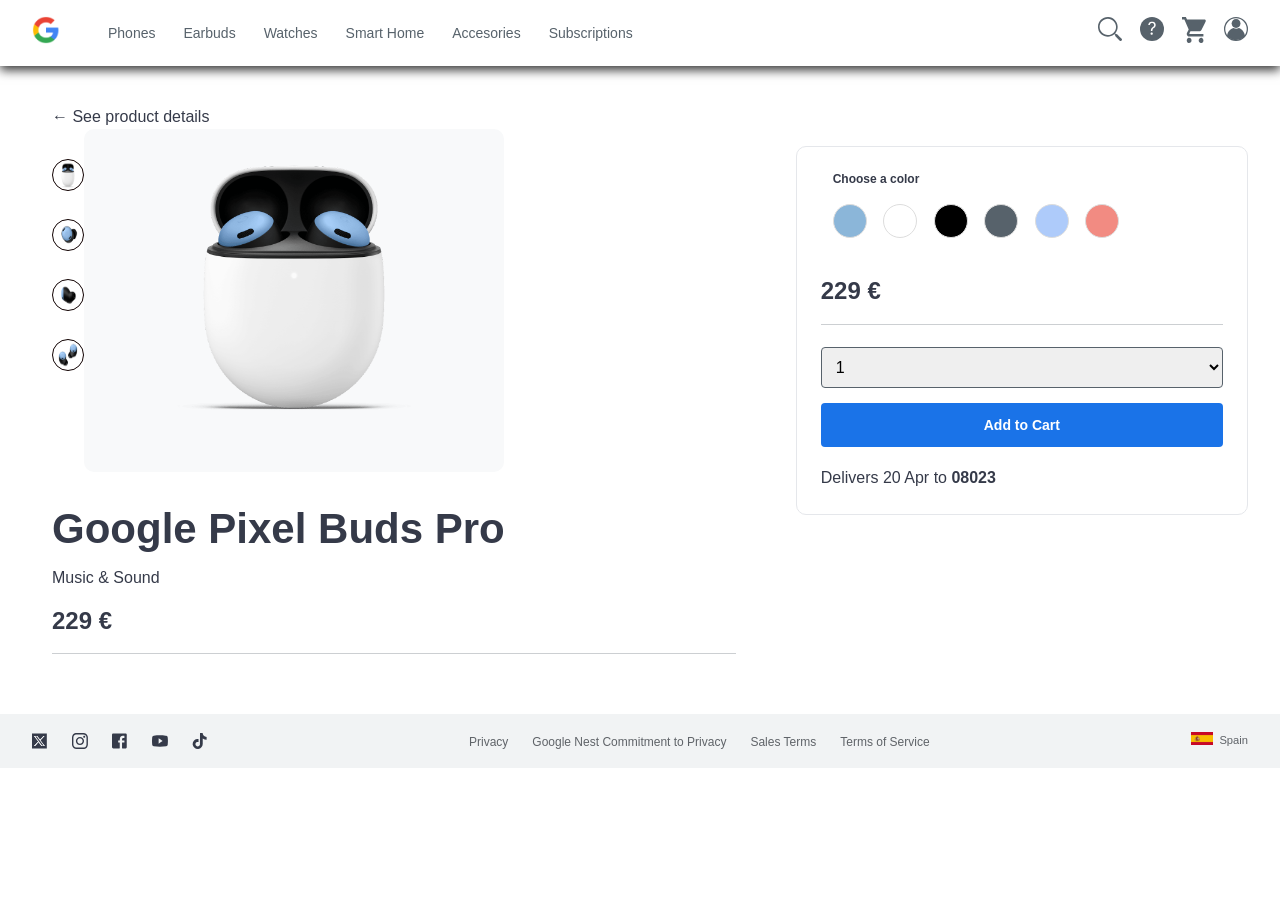
==== index.html @ f4f93af4 "Dinamica de botones" ====
<!doctype html>
<html lang="en">

<head>
  <meta charset="UTF-8" />
  <meta name="viewport" content="width=device-width, initial-scale=1.0" />
  <title>Google Store</title>
  <link rel="stylesheet" href="normalize.css">
  <link rel="stylesheet" href="style.css" />
  <link rel="preconnect" href="https://fonts.googleapis.com">
  <link rel="preconnect" href="https://fonts.gstatic.com" crossorigin>
  <link href="https://fonts.googleapis.com" rel="stylesheet">
  <link rel="stylesheet" href="responsive.css">

</head>

<body>
  <header>
    <nav>
      <div class="google-logo">
        <a><img src="/img/google-logo.png" alt="Logo Google"></a>
      </div>
      <ul class="nav-links">
        <li><a href="#">Phones</a></li>
        <li><a href="#">Earbuds</a></li>
        <li><a href="reloj.html">Watches</a></li>
        <li><a href="#">Smart Home</a></li>
        <li><a href="#">Accesories</a></li>
        <li><a href="#">Subscriptions</a></li>
      </ul>

      <div class="nav-icons">
        <ul>
          <li><a href="#">
              <img src="/img/icons/Search.svg" alt="serch,busqueda">
            </a></li>
          <li><a href="#">
              <img src="/img/icons/Help.svg" alt="Help,Ayuda">
            </a></li>
          <li><a href="#">
              <img src="/img/icons/Cart.svg" alt="Cart,carrito de compra">
            </a></li>
          <li><a href="#">
              <img src="/img/icons/Avatar.svg" alt="User,Usuario"></a></li>
        </ul>
      </div>
      <ul class="menu-mobile">
        <li><img src="/img/icons/menu-icon1.svg" alt="menu"></li>
      </ul>
    </nav>
  </header>

  <main>
    <section>
      <p>← See product details</p>

      <div class="tarjeta-producto">

        <div class="galeria-images">
          <img src="img/earbuds/earbuds_01.png" alt="Auriculares" width="100">
          <img src="img/earbuds/earbuds_02.png" alt="Auriculares" width="100">
          <img src="img/earbuds/earbuds_03.png" alt="Auriculares" width="100">
          <img src="img/earbuds/earbuds_04.png" alt="Auriculares" width="100">
        </div>

        <div class="image-principal">
          <img src="img/earbuds/earbuds_01.png" alt="Auriculares" width="200">
        </div>

      </div>
      <h1>Google Pixel Buds Pro</h1>
      <p>Music & Sound</p>
      <h2>229 €</h2>
      <hr>

    </section>



    <section class="product-card">
      <form>
        <fieldset class="color-selector">
          <legend>Choose a color</legend>
          <label>
            <input type="radio" name="color" value="blue" aria-label="Color azul" />
            <span class="color blue"></span>
          </label>
          <label>
            <input type="radio" name="color" value="white" aria-label="Color blanco" />
            <span class="color white"></span>
          </label>
          <label>
            <input type="radio" name="color" value="black" aria-label="Color negro" />
            <span class="color black"></span>
          </label>
          <label>
            <input type="radio" name="color" value="grey" aria-label="Color gris" />
            <span class="color grey"></span>
          </label>
          <label>
            <input type="radio" name="color" value="green" aria-label="Color verde" />
            <span class="color green"></span>
          </label>
          <label>
            <input type="radio" name="color" value="orange" aria-label="Color naranja" />
            <span class="color orange"></span>
          </label>
        </fieldset>

        <h2>229 €</h2>
        <hr> <br>
        <select name="Cantidad" id="cantidad" aria-label="Seleccionar cantidad">
          <option value="1">1</option>
          <option value="2">2</option>
          <option value="3">3</option>
        </select>

        <button type="submit">Add to Cart</button>
      </form>

      <footer class="delivery">
        <p>
          Delivers <time datetime="2024-04-20"> 20 Apr </time> to
          <strong>08023</strong>
        </p>
      </footer>
    </section>
  </main>
  <footer class="site-footer">

    <div class="site-redes-sociales">
      <ul class="lista-redes-sociales">
        <li>
          <a href="#" aria-label="X">
            <img src="img/icons/SM-x.svg" alt="X" class="icon">
          </a>
        </li>
        <li>
          <a href="#" aria-label="Instagram">
            <img src="img/icons/SM-instagram.svg" alt="Instagram" class="icon">
          </a>
        </li>
        <li>
          <a href="#" aria-label="Facebook">
            <img src="img/icons/SM-facebook.svg" alt="Facebook" class="icon">
          </a>
        </li>
        <li>
          <a href="#" aria-label="YouTube">
            <img src="img/icons/SM-youtube.svg" alt="YouTube" class="icon">
          </a>
        </li>
        <li>
          <a href="#" aria-label="TikTok">
            <img src="img/icons/SM-tiktok.svg" alt="TikTok" class="icon">
          </a>
        </li>
      </ul>
    </div>

    <nav class="site-footer-politicas" aria-label="Políticas del sitio">
      <ul class="lista-politicas">
        <li><a href="#">Privacy</a></li>
        <li><a href="#">Google Nest Commitment to Privacy</a></li>
        <li><a href="#">Sales Terms</a></li>
        <li><a href="#">Terms of Service</a></li>
      </ul>
    </nav>

    <div class="site-pais">
      <a href="#" aria-label="País seleccionado: España">
        <img src="img/icons/Spain.svg" alt="Bandera de España" class="icon-bandera">
      </a>
      <span>Spain</span>
    </div>

  </footer>
  <script src="dinamic.js"></script>
</body>

</html>
---- style.css ----
/* ============================================================
   1. BASE - TODO EL EQUIPO
   ============================================================ */
:root {
    --white: #FFFFFF;
    --light-grey: #F8F9FA;
    --medium-grey: #57626B;
    --dark-grey: #353A49;
    --google-blue: #1A73E8;
    --font-main: 'Inter', sans-serif;
}

* {
    margin: 0;
    padding: 0;
    box-sizing: border-box;
}

body {
    font-family: var(--font-main);
    background-color: var(--white);
    color: var(--dark-grey);
    line-height: 1.4;
}

section {
    padding-top: none;
    padding-bottom: none;
    padding-left: 20px;
    padding-right: 20px;
}


/* ============================================================
   2. NAVEGACIÓN - DORIS GUERRA
   ============================================================ */
header nav {
    display: flex;
    justify-content: space-between;
    align-items: center;
    padding: 12px 20px;
    background-color: var(--white);
    box-shadow: 0px 4px 10px rgba(0, 0, 0, 0.8);

}

.google-logo img {
    height: 24px;
}

.nav-icons ul {
    display: flex;
    list-style: none; /* Limpieza de puntos */
    gap: 15px;
}

.nav-icons img {
    width: 20px;
}

/* Estado inicial: ocultamos links y mostramos hamburguesa */
.nav-links {
    display: none;
}

.menu-mobile {
    display: block; 
    list-style: none;
}

/* ============================================================
   3. CUERPO Y PRODUCTO - DHANA CORREDOR / IRINA DIAZ
   ============================================================ */
.tarjeta-producto {
    text-align: left;
}

.tarjeta-producto p:first-of-type {
    font-size: 12px;
    color: var(--medium-grey);
    margin-bottom: 20px;
}

.tarjeta-producto img {
    display: block;
    margin: 0 auto 20px;
    max-width: 100%;
}

/*Cambios Irina para columna de escritorio*/   
.tarjeta-producto {
    text-align: left;
    display: flex;
}

.image-principal{
    background-color: #F8F9FA;
    display: flex;
    justify-content: center;
    align-items: center;
    border-radius: 10px;
}
.image-principal img {
    width: 420px;
    height: auto;
}
.galeria-images {
    display: none;
    padding-top: 30px;
  }
.galeria-images img {
    width: 2rem;
    height: 2rem;
    border-radius:50%;
    border:0.5px solid #100101;
}
/*fin Irina*/


h1 {
    font-size: 35px;
    font-weight: 700;
    margin-bottom: 8px;
}

.tarjeta-producto p:last-of-type {
    font-size: 12px;
    color: var(--medium-grey);
}

h2 {
    font-size: 20px;
    font-weight: 700;
    margin: 15px 0;
}

hr {
    border: none;
    border-top: 1px solid var(--medium-grey);
    opacity: 0.3;
}

/* Selectores de Color e Interacción */
.color-selector {
    border: none;
    margin: 20px 0;
}

.color-selector legend {
    font-size: 12px;
    font-weight: 700;
    margin-bottom: 10px;
}

.color {
    display: inline-block;
    width: 30px;
    height: 30px;
    border-radius: 50%;
    border: 1px solid #ddd;
    margin-right: 8px;
    cursor: pointer;
    transition: transform 0.2s ease;
}

.color:hover {
    transform: scale(1.1);
}

/* Colores específicos */
.blue { background-color: #8bb6d9; }
.white { background-color: #ffffff; }
.black { background-color: #000000; }
.grey { background-color: #57626B; }
.green { background-color: #AECBFA; }
.orange { background-color: #F28B82; }
.pink { background-color: #F8BBD0; }
.yellow { background-color: #FFF475; }

input[type="radio"] {
    display: none;
}

/* Feedback visual al seleccionar color */
input[type="radio"]:checked + .color {
    outline: 2px solid var(--google-blue);
    outline-offset: 2px;
}

#cantidad {
    display: block;
    width: 100%;
    padding: 10px;
    border: 1px solid var(--medium-grey);
    border-radius: 4px;
    margin-bottom: 15px;
}

button[type="submit"] {
    background-color: var(--google-blue);
    color: var(--white);
    width: 100%;
    padding: 15px;
    border: none;
    border-radius: 4px;
    font-weight: 700;
    font-size: 14px;
    cursor: pointer;
}

/* ============================================================
   4. FOOTER MOBILE
   ============================================================ */
.site-footer {
    background-color: #f1f3f4;
    padding: 1rem 1.25rem 0.75rem;
    text-align: center;
}

.site-redes-sociales {
    margin-bottom: 0.35rem;
}

.lista-redes-sociales, 
.lista-politicas {
    display: flex;
    justify-content: center;
    align-items: center;
    list-style: none; /* Quitamos los puntos de lista */
    margin: 0;
    padding: 0;
}

.lista-redes-sociales {
    gap: 0.75rem;
}

.lista-politicas {
    flex-direction: column; /* Apilados en móvil */
    gap: 0.5rem;
    margin-bottom: 0.5rem;
}

.lista-redes-sociales a,
.lista-politicas a {
    text-decoration: none;
    color: #5f6368;
    font-size: 0.7rem;
}

.icon {
    width: 1rem;
    height: 1rem;
    display: block;
}

.site-pais {
    display: flex;
    justify-content: center;
    align-items: center;
    gap: 0.4rem;
    font-size: 0.7rem;
    color: #5f6368;
    margin-top: 10px;
}

.icon-bandera {
    width: 1.4rem;
    height: auto;
}
---- responsive.css ----
/* ============================================================
   TABLET
   ============================================================ */
@media (min-width: 768px) {

  /* HEADER */
  header nav {
    padding: 14px 24px;
    gap: 20px;
  }


  .nav-links {
    display: flex;
    list-style: none;
    gap: 20px;
    align-items: center;
    margin-left: 20px;
    flex: 1;
  }

  .nav-links a {
    text-decoration: none;
    color: var(--medium-grey);
    font-size: 14px;
    font-weight: 500;
  }

  .nav-links a:hover {
    color: var(--google-blue);
  }

  .nav-icons ul {
    gap: 18px;
  }

  .nav-icons img {
    width: 22px;
  }

  .menu-mobile {
    display: none;
  }

  /* MAIN */
  main {
    padding: 30px 24px 40px;
  }


  .tarjeta-producto {
    max-width: 900px;
    margin: 0 auto;
    padding: 0;
  }

  .tarjeta-producto img {
    max-width: 420px;
    margin: 0 auto 28px;
  }

  .tarjeta-producto p:first-of-type {
    margin-bottom: 24px;
  }

  .tarjeta-producto p:last-of-type {
    font-size: 14px;
  }

  .product-card {
    max-width: 900px;
    margin: 30px auto 0;
    padding: 24px;
    border: 1px solid #e5e7eb;
    border-radius: 10px;
    background-color: var(--white);
  }

  .product-card form {
    display: flex;
    flex-wrap: wrap;
    align-items: center;
    gap: 16px;
  }

  .color-selector {
    width: 100%;
    margin: 0 0 12px;
  }

  .color-selector label {
    display: inline-block;
    margin-right: 4px;
  }

  .color {
    width: 34px;
    height: 34px;
  }

  .product-card h2 {
    width: 100%;
    margin: 0;
  }

  #cantidad {
    width: 90px;
    margin-bottom: 0;
  }

  button[type="submit"] {
    width: auto;
    min-width: 180px;
    padding: 14px 28px;
  }

  .delivery {
    margin-top: 18px;
  }

  /* FOOTER */
  .site-footer {
    display: flex;
    justify-content: space-between;
    align-items: center;
    gap: 24px;
    text-align: left;
    padding: 1rem 1.5rem;
  }

  .site-redes-sociales {
    margin-bottom: 0;
  }

  .lista-redes-sociales {
    justify-content: flex-start;
  }

  .site-footer-politicas {
    flex: 1;
  }

  .lista-politicas {
    flex-direction: row;
    justify-content: center;
    flex-wrap: wrap;
    gap: 1rem;
    margin-bottom: 0;
  }

  .site-pais {
    margin-top: 0;
    white-space: nowrap;
  }
    .icon {
    width: 1rem;
    height: 1rem;
  }
}

/* ============================================================
   DESKTOP
   ============================================================ */
@media (min-width: 1024px) {

  /* HEADER */
  header nav {
    padding: 16px 32px;
  }

  .google-logo img {
    height: 28px;
  }

  .nav-links {
    gap: 28px;
    margin-left: 28px;
  }

  .nav-links a {
    font-size: 14px;
  }

  .nav-icons img {
    width: 24px;
  }

  /* MAIN */
  main {
    max-width: 1280px;
    margin: 0 auto;
    padding: 40px 32px 60px;
    display: grid;
    grid-template-columns: 1.6fr 1fr;
    gap: 40px;
    align-items: start;
  }

  main section:first-of-type {
    grid-column: 1;
  }

  .galeria-images {
    display: inline-block;
  }

  .galleria-imagenes img {
    width: 70rem;
    height: 70rem;
    border-radius:50%;
    border:2px solid #100101;
}
  .product-card {
    grid-column: 2;
    margin: 40px 0 0;
    position: sticky;
    top: 30px;
  }

  .tarjeta-producto {
    max-width: 100%;
  }

  .tarjeta-producto img {
    max-width: 520px;
  }

  h1 {
    font-size: 42px;
    max-width: 520px;
  }

  .tarjeta-producto p:last-of-type {
    font-size: 16px;
  }

  h2 {
    font-size: 24px;
  }

  .product-card form {
    display: block;
  }

  .color-selector {
    margin-bottom: 20px;
  }

  .product-card h2 {
    margin: 10px 0 16px;
  }

  #cantidad {
    width: 100%;
    margin-bottom: 15px;
  }

  button[type="submit"] {
    width: 100%;
  }

  .delivery {
    margin-top: 20px;
  }

  /* FOOTER */
  .site-footer {
    padding: 1rem 2rem;
  }

  .lista-redes-sociales {
    gap: 1.5rem;
  }

  .lista-politicas {
    gap: 1.5rem;
  }

  .lista-politicas a {
    font-size: 0.75rem;
  }

  .icon {
    width: 1rem;
    height: 1rem;
  }

}
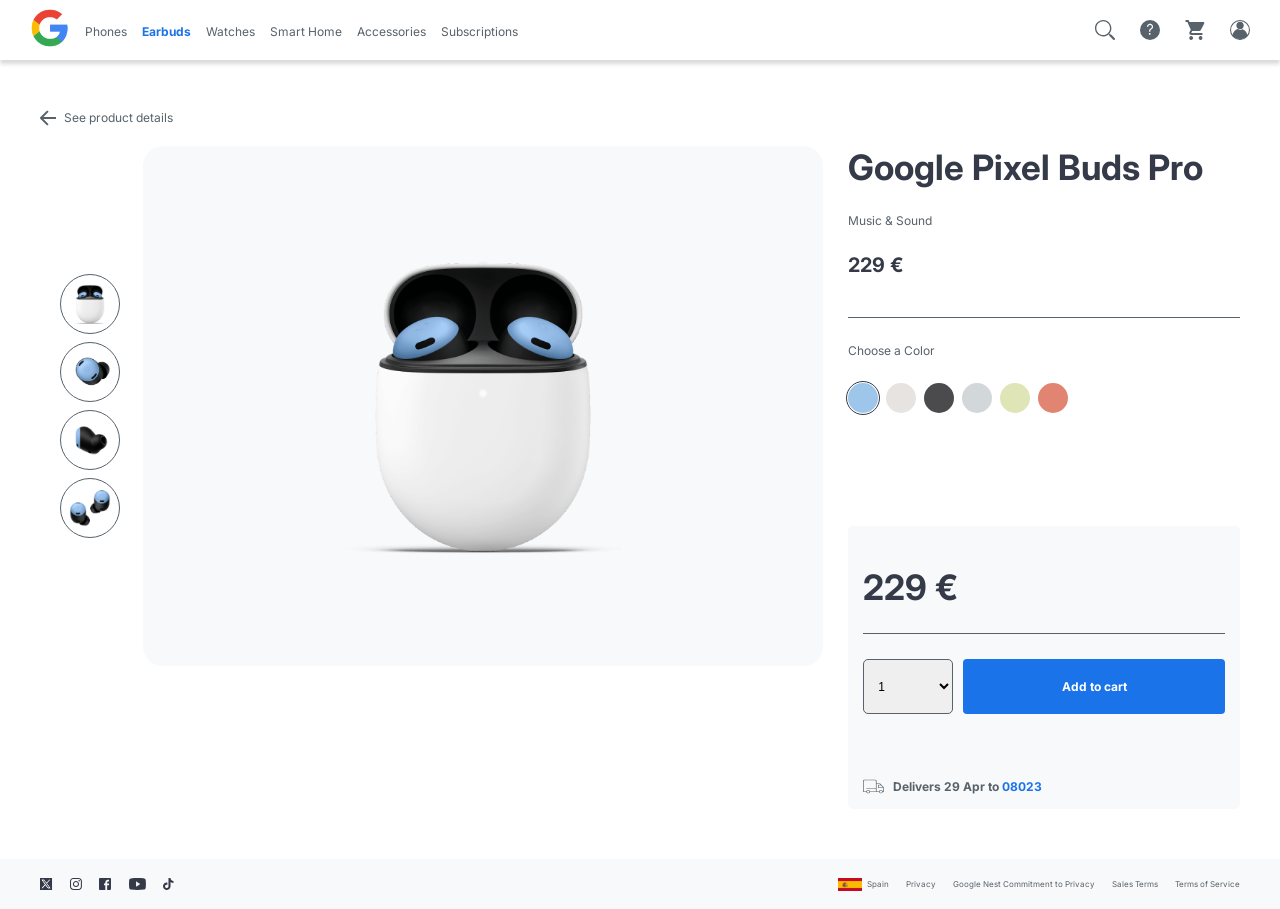
==== commit d542d8e1: "Estructura de carpetas organizada y JS actualizado" ====
--- a/index.html
+++ b/index.html
@@ -1,181 +1,211 @@
 <!doctype html>
 <html lang="en">
-
-<head>
-  <meta charset="UTF-8" />
-  <meta name="viewport" content="width=device-width, initial-scale=1.0" />
-  <title>Google Store</title>
-  <link rel="stylesheet" href="normalize.css">
-  <link rel="stylesheet" href="style.css" />
-  <link rel="preconnect" href="https://fonts.googleapis.com">
-  <link rel="preconnect" href="https://fonts.gstatic.com" crossorigin>
-  <link href="https://fonts.googleapis.com" rel="stylesheet">
-  <link rel="stylesheet" href="responsive.css">
-
-</head>
-
-<body>
-  <header>
-    <nav>
-      <div class="google-logo">
-        <a><img src="/img/google-logo.png" alt="Logo Google"></a>
-      </div>
-      <ul class="nav-links">
-        <li><a href="#">Phones</a></li>
-        <li><a href="#">Earbuds</a></li>
-        <li><a href="reloj.html">Watches</a></li>
-        <li><a href="#">Smart Home</a></li>
-        <li><a href="#">Accesories</a></li>
-        <li><a href="#">Subscriptions</a></li>
-      </ul>
-
-      <div class="nav-icons">
-        <ul>
-          <li><a href="#">
-              <img src="/img/icons/Search.svg" alt="serch,busqueda">
-            </a></li>
-          <li><a href="#">
-              <img src="/img/icons/Help.svg" alt="Help,Ayuda">
-            </a></li>
-          <li><a href="#">
-              <img src="/img/icons/Cart.svg" alt="Cart,carrito de compra">
-            </a></li>
-          <li><a href="#">
-              <img src="/img/icons/Avatar.svg" alt="User,Usuario"></a></li>
+  <head>
+    <meta charset="UTF-8" />
+    <meta name="viewport" content="width=device-width, initial-scale=1.0" />
+    <meta
+      name="description"
+      content="Google Pixel Buds Pro — premium wireless earbuds with Active Noise Cancellation. Available in 6 colors. Shop on the Google Store."
+    />
+    <title>Google Store</title>
+    <link rel="icon" type="image/png" href="./img/google-logo.png" />
+    <link rel="stylesheet" href="./styles/style.css" />
+    <link rel="preconnect" href="https://fonts.googleapis.com" />
+    <link rel="preconnect" href="https://fonts.gstatic.com" crossorigin />
+    <link
+      href="https://fonts.googleapis.com/css2?family=Inter:wght@400;700&display=swap"
+      rel="stylesheet"
+    />
+  </head>
+
+  <body>
+    <!-- ===================== NAVIGATION ===================== -->
+    <nav aria-label="Main navigation">
+      <div class="links_contain">
+        <a href="./pages/watches.html"
+          ><img src="./img/google-logo.png" alt="logo"
+        /></a>
+
+        <ul class="links">
+          <li><a href="#">Phones</a></li>
+          <li>
+            <a href="./pages/earbuds.html" aria-current="page">Earbuds</a>
+          </li>
+          <li><a href="./pages/watches.html">Watches</a></li>
+          <li><a href="#">Smart Home</a></li>
+          <li><a href="#">Accessories</a></li>
+          <li><a href="#">Subscriptions</a></li>
         </ul>
       </div>
-      <ul class="menu-mobile">
-        <li><img src="/img/icons/menu-icon1.svg" alt="menu"></li>
+
+      <ul class="icons">
+        <li>
+          <a href="#"><img src="./img/icons/Search.svg" alt="Search" /></a>
+        </li>
+        <li>
+          <a href="#"><img src="./img/icons/Help.svg" alt="Help" /></a>
+        </li>
+        <li>
+          <a href="#"><img src="./img/icons/Cart.svg" alt="Cart" /></a>
+        </li>
+        <li>
+          <a href="#"
+            ><img src="./img/icons/Avatar.svg" alt="User account"
+          /></a>
+        </li>
+        <li class="menu">
+          <a href="#"
+            ><img src="./img/icons/icons-menu.svg" alt="Open menu"
+          /></a>
+        </li>
       </ul>
     </nav>
-  </header>
-
-  <main>
-    <section>
-      <p>← See product details</p>
-
-      <div class="tarjeta-producto">
-
-        <div class="galeria-images">
-          <img src="img/earbuds/earbuds_01.png" alt="Auriculares" width="100">
-          <img src="img/earbuds/earbuds_02.png" alt="Auriculares" width="100">
-          <img src="img/earbuds/earbuds_03.png" alt="Auriculares" width="100">
-          <img src="img/earbuds/earbuds_04.png" alt="Auriculares" width="100">
-        </div>
-
-        <div class="image-principal">
-          <img src="img/earbuds/earbuds_01.png" alt="Auriculares" width="200">
-        </div>
-
+
+    <!-- ===================== MAIN CONTENT ===================== -->
+    <main>
+      <a href="#" class="btn_back">
+        <img src="./img/icons/Arrow.svg" alt="arrow" />
+        See product details
+      </a>
+
+      <section>
+        <div>
+          <figure>
+            <div class="thumbnails">
+              <div>
+                <img
+                  src="./img/earbuds/earbuds_01.png"
+                  alt="Google Pixel Buds Pro - vista frontal con estuche abierto"
+                />
+              </div>
+              <div>
+                <img
+                  src="./img/earbuds/earbuds_02.png"
+                  alt="Google Pixel Buds Pro - vista lateral"
+                />
+              </div>
+              <div>
+                <img
+                  src="./img/earbuds/earbuds_03.png"
+                  alt="Google Pixel Buds Pro - auricular derecho"
+                />
+              </div>
+              <div>
+                <img
+                  src="./img/earbuds/earbuds_04.png"
+                  alt="Google Pixel Buds Pro - estuche cerrado"
+                />
+              </div>
+            </div>
+
+            <div class="image">
+              <img
+                src="./img/earbuds/earbuds_01.png"
+                alt="Google Pixel Buds Pro - vista frontal con estuche abierto"
+              />
+            </div>
+          </figure>
+        </div>
+
+        <div class="info_product">
+          <div class="description">
+            <h1>Google Pixel Buds Pro</h1>
+            <p>Music & Sound</p>
+            <p class="price_summary">229 €</p>
+            <hr />
+            <p id="color-label">Choose a Color</p>
+          </div>
+
+          <div class="purchase">
+            <fieldset class="colors" aria-labelledby="color-label">
+              <input type="radio" name="color" id="color-blue" checked />
+              <label for="color-blue" class="color-swatch swatch-blue"></label>
+
+              <input type="radio" name="color" id="color-gray-light" />
+              <label
+                for="color-gray-light"
+                class="color-swatch swatch-gray-light"
+              ></label>
+
+              <input type="radio" name="color" id="color-dark" />
+              <label for="color-dark" class="color-swatch swatch-dark"></label>
+
+              <input type="radio" name="color" id="color-gray" />
+              <label for="color-gray" class="color-swatch swatch-gray"></label>
+
+              <input type="radio" name="color" id="color-green" />
+              <label
+                for="color-green"
+                class="color-swatch swatch-green"
+              ></label>
+
+              <input type="radio" name="color" id="color-red" />
+              <label for="color-red" class="color-swatch swatch-red"></label>
+            </fieldset>
+
+            <div class="purchase_details">
+              <p class="price_purchase">229 €</p>
+              <hr />
+              <div class="select_quantity">
+                <label for="quantity" class="sr-only">Quantity</label>
+                <select name="quantity" id="quantity">
+                  <option value="1">1</option>
+                  <option value="2">2</option>
+                  <option value="3">3</option>
+                  <option value="4">4</option>
+                  <option value="5">5</option>
+                </select>
+                <button>Add to cart</button>
+              </div>
+
+              <div class="delivery">
+                <img src="./img/icons/Delivery.svg" alt="Free delivery" />
+                <p>Delivers 29 Apr to <span>08023</span></p>
+              </div>
+            </div>
+          </div>
+        </div>
+      </section>
+    </main>
+
+    <!-- ===================== FOOTER ===================== -->
+    <footer>
+      <div>
+        <div class="social-icons">
+          <a href="#"
+            ><img src="./img/icons/SM-x.svg" alt="X" loading="lazy"
+          /></a>
+          <a href="#"
+            ><img
+              src="./img/icons/SM-instagram.svg"
+              alt="Instagram"
+              loading="lazy"
+          /></a>
+          <a href="#"
+            ><img
+              src="./img/icons/SM-facebook.svg"
+              alt="Facebook"
+              loading="lazy"
+          /></a>
+          <a href="#"
+            ><img src="./img/icons/SM-youtube.svg" alt="YouTube" loading="lazy"
+          /></a>
+          <a href="#"
+            ><img src="./img/icons/SM-tiktok.svg" alt="TikTok" loading="lazy"
+          /></a>
+        </div>
+
+        <div class="footer-links">
+          <a href="#">Privacy</a>
+          <a href="#">Google Nest Commitment to Privacy</a>
+          <a href="#">Sales Terms</a>
+          <a href="#">Terms of Service</a>
+          <div class="country">
+            <img src="./img/icons/Spain.svg" alt="Spain" /> Spain
+          </div>
+        </div>
       </div>
-      <h1>Google Pixel Buds Pro</h1>
-      <p>Music & Sound</p>
-      <h2>229 €</h2>
-      <hr>
-
-    </section>
-
-
-
-    <section class="product-card">
-      <form>
-        <fieldset class="color-selector">
-          <legend>Choose a color</legend>
-          <label>
-            <input type="radio" name="color" value="blue" aria-label="Color azul" />
-            <span class="color blue"></span>
-          </label>
-          <label>
-            <input type="radio" name="color" value="white" aria-label="Color blanco" />
-            <span class="color white"></span>
-          </label>
-          <label>
-            <input type="radio" name="color" value="black" aria-label="Color negro" />
-            <span class="color black"></span>
-          </label>
-          <label>
-            <input type="radio" name="color" value="grey" aria-label="Color gris" />
-            <span class="color grey"></span>
-          </label>
-          <label>
-            <input type="radio" name="color" value="green" aria-label="Color verde" />
-            <span class="color green"></span>
-          </label>
-          <label>
-            <input type="radio" name="color" value="orange" aria-label="Color naranja" />
-            <span class="color orange"></span>
-          </label>
-        </fieldset>
-
-        <h2>229 €</h2>
-        <hr> <br>
-        <select name="Cantidad" id="cantidad" aria-label="Seleccionar cantidad">
-          <option value="1">1</option>
-          <option value="2">2</option>
-          <option value="3">3</option>
-        </select>
-
-        <button type="submit">Add to Cart</button>
-      </form>
-
-      <footer class="delivery">
-        <p>
-          Delivers <time datetime="2024-04-20"> 20 Apr </time> to
-          <strong>08023</strong>
-        </p>
-      </footer>
-    </section>
-  </main>
-  <footer class="site-footer">
-
-    <div class="site-redes-sociales">
-      <ul class="lista-redes-sociales">
-        <li>
-          <a href="#" aria-label="X">
-            <img src="img/icons/SM-x.svg" alt="X" class="icon">
-          </a>
-        </li>
-        <li>
-          <a href="#" aria-label="Instagram">
-            <img src="img/icons/SM-instagram.svg" alt="Instagram" class="icon">
-          </a>
-        </li>
-        <li>
-          <a href="#" aria-label="Facebook">
-            <img src="img/icons/SM-facebook.svg" alt="Facebook" class="icon">
-          </a>
-        </li>
-        <li>
-          <a href="#" aria-label="YouTube">
-            <img src="img/icons/SM-youtube.svg" alt="YouTube" class="icon">
-          </a>
-        </li>
-        <li>
-          <a href="#" aria-label="TikTok">
-            <img src="img/icons/SM-tiktok.svg" alt="TikTok" class="icon">
-          </a>
-        </li>
-      </ul>
-    </div>
-
-    <nav class="site-footer-politicas" aria-label="Políticas del sitio">
-      <ul class="lista-politicas">
-        <li><a href="#">Privacy</a></li>
-        <li><a href="#">Google Nest Commitment to Privacy</a></li>
-        <li><a href="#">Sales Terms</a></li>
-        <li><a href="#">Terms of Service</a></li>
-      </ul>
-    </nav>
-
-    <div class="site-pais">
-      <a href="#" aria-label="País seleccionado: España">
-        <img src="img/icons/Spain.svg" alt="Bandera de España" class="icon-bandera">
-      </a>
-      <span>Spain</span>
-    </div>
-
-  </footer>
-  <script src="dinamic.js"></script>
-</body>
-
-</html>+    </footer>
+    <script src="./scripts/dynamic.js"></script>
+  </body>
+</html>
--- a/styles/style.css
+++ b/styles/style.css
@@ -0,0 +1,511 @@
+/* === ACCESSIBILITY UTILITIES === */
+.sr-only {
+  position: absolute;
+  width: 1px;
+  height: 1px;
+  padding: 0;
+  margin: -1px;
+  overflow: hidden;
+  clip: rect(0, 0, 0, 0);
+  white-space: nowrap;
+  border: 0;
+}
+
+/* === RESET === */
+* {
+  margin: 0;
+  padding: 0;
+  box-sizing: border-box;
+}
+
+/* === CUSTOM PROPERTIES === */
+:root {
+  /* Colors */
+  --white: #ffffff;
+  --gray-light: #f8f9fa;
+  --gray: #57626b;
+  --gray-dark: #353a49;
+  --blue: #1a73e8;
+
+  /* Typography */
+  --font-primary: "Inter", sans-serif;
+
+  --title-size: 35px;
+  --title-color: var(--gray-dark);
+
+  --subtitle-size: 20px;
+
+  --text-size: 12px;
+  --text-weight: normal;
+  --text-color: var(--gray);
+
+  --weight-bold: bold;
+
+  --text-footer-size: 8px;
+}
+
+/* === BASE STYLES === */
+body {
+  font-family: var(--font-primary);
+  display: flex;
+  flex-direction: column;
+  min-height: 100vh;
+}
+
+h1 {
+  font-size: var(--title-size);
+  font-weight: var(--weight-bold);
+  color: var(--title-color);
+}
+
+p {
+  font-size: var(--text-size);
+  color: var(--text-color);
+}
+
+button {
+  all: unset;
+  cursor: pointer;
+}
+
+/* === NAVIGATION === */
+nav {
+  display: flex;
+  justify-content: space-between;
+  padding: 10px 30px;
+  align-items: center;
+  height: 60px;
+  box-shadow: 0px 4px 4px 0px rgba(0, 0, 0, 0.15);
+}
+
+.links_contain {
+  display: flex;
+  gap: 15px;
+  align-items: center;
+}
+
+.links_contain img {
+  width: 40px;
+  height: 40px;
+}
+
+.links {
+  display: none;
+}
+
+.links a {
+  text-decoration: none;
+  color: var(--text-color);
+  font-size: var(--text-size);
+  transition: color 0.2s ease;
+}
+
+.links a:hover {
+  color: var(--blue);
+  font-weight: var(--weight-bold);
+}
+
+.links a[aria-current="page"],
+.links a[aria-current="page"]:hover {
+  color: var(--blue);
+  font-weight: var(--weight-bold);
+  cursor: default;
+}
+
+.icons {
+  display: flex;
+  gap: 25px;
+  list-style: none;
+  height: 20px;
+}
+
+.icons img {
+  width: 20px;
+  height: 20px;
+  transition: transform 0.2s ease;
+}
+
+.icons img:hover {
+  transform: scale(1.2);
+}
+
+.menu img {
+  filter: invert(29%) sepia(98%) saturate(1352%) hue-rotate(204deg)
+    brightness(98%) contrast(95%);
+}
+
+/* === MAIN CONTENT === */
+main {
+  flex: 1;
+  padding: 20px;
+  display: flex;
+  flex-direction: column;
+  gap: 20px;
+  align-items: flex-start;
+}
+
+main > a {
+  display: flex;
+  gap: 8px;
+  text-decoration: none;
+  color: var(--text-color);
+  font-size: var(--text-size);
+  font-weight: var(--text-weight);
+}
+
+section {
+  display: flex;
+  flex-direction: column;
+  gap: 25px;
+  width: 100%;
+}
+
+figure {
+  width: 100%;
+}
+
+.thumbnails {
+  display: none;
+}
+
+.image {
+  background-color: var(--gray-light);
+  border-radius: 20px;
+  width: 100%;
+  height: 350px;
+  display: flex;
+  justify-content: center;
+  align-items: center;
+  padding: 30px;
+}
+
+.image img {
+  max-width: 100%;
+  max-height: 100%;
+  object-fit: contain;
+}
+
+.info_product,
+.description {
+  display: flex;
+  flex-direction: column;
+  gap: 25px;
+}
+
+.price_summary {
+  color: var(--title-color);
+  font-weight: var(--weight-bold);
+  font-size: var(--subtitle-size);
+  margin-bottom: 15px;
+}
+
+hr {
+  width: 100%;
+  border: none;
+  border-top: 1px solid var(--gray);
+}
+
+.purchase {
+  display: flex;
+  flex-direction: column;
+  gap: 25px;
+}
+
+fieldset {
+  display: flex;
+  gap: 8px;
+  align-items: center;
+  border: none;
+}
+
+fieldset input[type="radio"] {
+  appearance: none;
+  -webkit-appearance: none;
+  width: 0;
+  height: 0;
+  margin: 0;
+  position: absolute;
+}
+
+.color-swatch {
+  display: block;
+  width: 30px;
+  height: 30px;
+  border-radius: 50%;
+  cursor: pointer;
+  outline: 1px solid transparent;
+  outline-offset: 1px;
+  transition: outline 0.1s ease;
+}
+
+.swatch-blue {
+  background-color: #9ec6ea;
+}
+.swatch-gray-light {
+  background-color: #e7e3e0;
+}
+.swatch-dark {
+  background-color: #4b4b4d;
+}
+.swatch-gray {
+  background-color: #d2d7da;
+}
+.swatch-green {
+  background-color: #dfe5b7;
+}
+.swatch-red {
+  background-color: #e18472;
+}
+
+.colors input[type="radio"]:checked + .color-swatch {
+  outline: 1px solid var(--gray-dark);
+}
+
+.color-swatch:hover {
+  outline: 1px solid var(--gray);
+}
+
+.purchase_details {
+  display: flex;
+  flex-direction: column;
+  gap: 25px;
+  background-color: var(--gray-light);
+  border-radius: 5px;
+  padding: 30px 15px 15px;
+  width: 100%;
+}
+
+.price_purchase {
+  color: var(--title-color);
+  font-weight: var(--weight-bold);
+  font-size: var(--title-size);
+}
+
+.select_quantity {
+  display: flex;
+  flex-direction: column;
+  gap: 25px;
+}
+
+select {
+  width: 80px;
+  height: 35px;
+  padding: 0 10px;
+  border: 0.5px solid var(--gray);
+  border-radius: 5px;
+  font-size: var(--text-size);
+  cursor: pointer;
+}
+
+select:focus-visible {
+  outline: 1px solid var(--gray-light);
+  outline-offset: 2px;
+  border-color: var(--gray-dark);
+}
+
+.purchase_details button {
+  flex: 1;
+  padding: 20px 0;
+  background-color: var(--blue);
+  text-align: center;
+  color: var(--white);
+  font-size: var(--text-size);
+  font-weight: var(--weight-bold);
+  border-radius: 4px;
+  transition: opacity 0.2s ease;
+}
+
+.purchase_details button:hover {
+  opacity: 0.85;
+}
+
+.purchase_details button:focus-visible {
+  outline: 2px solid var(--blue);
+  outline-offset: 3px;
+}
+
+.delivery {
+  display: flex;
+  gap: 9px;
+}
+
+.delivery p {
+  font-weight: var(--weight-bold);
+}
+
+.delivery span {
+  color: var(--blue);
+}
+
+/* === FOOTER === */
+footer {
+  display: flex;
+  justify-content: center;
+  padding: 15px 20px;
+  color: var(--text-color);
+  background-color: var(--gray-light);
+}
+
+footer > div {
+  display: flex;
+  flex-direction: column;
+  gap: 20px;
+}
+
+.social-icons {
+  display: flex;
+  gap: 17px;
+  justify-content: center;
+  align-items: center;
+}
+
+.social-icons img {
+  height: 22px;
+}
+
+.footer-links {
+  display: flex;
+  flex-direction: column;
+  gap: 5px;
+  align-items: center;
+}
+
+.footer-links a {
+  text-decoration: none;
+  color: var(--text-color);
+  font-size: var(--text-footer-size);
+}
+
+.country {
+  display: flex;
+  align-items: center;
+  gap: 5px;
+  font-size: var(--text-footer-size);
+}
+
+.country img {
+  width: 24px;
+}
+
+/* === TABLET (min-width: 768px) === */
+@media only screen and (min-width: 768px) {
+  .links {
+    display: flex;
+    list-style: none;
+    gap: 15px;
+    align-items: center;
+  }
+
+  .menu {
+    display: none;
+  }
+
+  .image {
+    height: 400px;
+  }
+
+  .purchase {
+    flex-direction: row;
+    gap: 23px;
+    align-items: start;
+  }
+
+  .purchase_details {
+    padding: 40px 15px 15px;
+  }
+
+  footer > div {
+    flex-direction: row;
+    align-items: center;
+    justify-content: space-between;
+    width: 100%;
+  }
+
+  .footer-links {
+    flex-direction: row;
+    gap: 17px;
+    align-items: center;
+  }
+
+  .country {
+    order: -1;
+  }
+
+  .social-icons img {
+    height: 12px;
+  }
+}
+
+/* === DESKTOP (min-width: 1024px) === */
+@media only screen and (min-width: 1024px) {
+  main {
+    align-items: normal;
+    padding: 50px 40px;
+  }
+
+  section {
+    display: grid;
+    grid-template-columns: 2fr 1fr;
+  }
+
+  figure {
+    display: flex;
+    align-items: center;
+    gap: 23px;
+    height: 520px;
+    padding-left: 20px;
+  }
+
+  .thumbnails {
+    display: flex;
+    flex-direction: column;
+    gap: 8px;
+  }
+
+  .thumbnails div {
+    width: 60px;
+    height: 60px;
+    display: flex;
+    align-items: center;
+    justify-content: center;
+    border: 0.5px solid var(--gray);
+    border-radius: 50%;
+  }
+
+  .thumbnails img {
+    height: 50px;
+  }
+
+  .purchase {
+    flex-direction: column;
+  }
+
+  .colors {
+    min-height: 120px;
+    align-items: flex-start;
+  }
+
+  .image {
+    height: 100%;
+  }
+
+  .image img {
+    width: 500px;
+  }
+
+  .select_quantity {
+    flex-direction: row;
+    align-items: stretch;
+    gap: 10px;
+    margin-bottom: 40px;
+  }
+
+  select {
+    height: 100%;
+    width: 90px;
+  }
+
+  footer > div {
+    max-width: 1200px;
+  }
+}
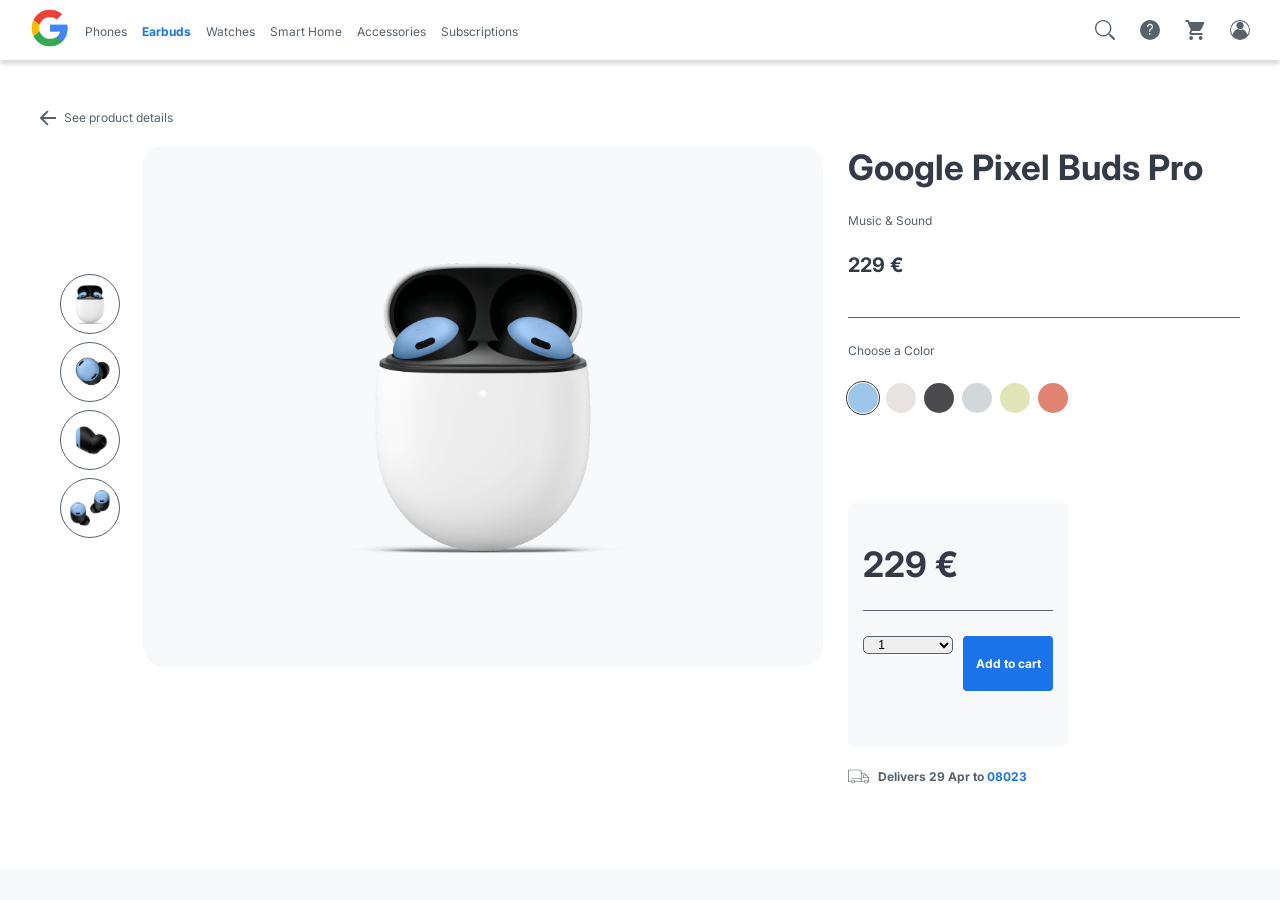
==== commit 3b7609e5: "Mejoras: carrito persistente con localStorage, detección automática de productos, validaciones robus" ====
--- a/index.html
+++ b/index.html
@@ -1,36 +1,24 @@
-<!doctype html>
+<!DOCTYPE html>
 <html lang="en">
   <head>
     <meta charset="UTF-8" />
     <meta name="viewport" content="width=device-width, initial-scale=1.0" />
-    <meta
-      name="description"
-      content="Google Pixel Buds Pro — premium wireless earbuds with Active Noise Cancellation. Available in 6 colors. Shop on the Google Store."
-    />
+    <meta name="description" content="Google Pixel Buds Pro — premium wireless earbuds with Active Noise Cancellation. Available in 6 colors. Shop on the Google Store." />
     <title>Google Store</title>
     <link rel="icon" type="image/png" href="./img/google-logo.png" />
     <link rel="stylesheet" href="./styles/style.css" />
     <link rel="preconnect" href="https://fonts.googleapis.com" />
     <link rel="preconnect" href="https://fonts.gstatic.com" crossorigin />
-    <link
-      href="https://fonts.googleapis.com/css2?family=Inter:wght@400;700&display=swap"
-      rel="stylesheet"
-    />
+    <link href="https://fonts.googleapis.com/css2?family=Inter:wght@400;700&display=swap" rel="stylesheet" />
   </head>
 
   <body>
-    <!-- ===================== NAVIGATION ===================== -->
     <nav aria-label="Main navigation">
       <div class="links_contain">
-        <a href="./pages/watches.html"
-          ><img src="./img/google-logo.png" alt="logo"
-        /></a>
-
+        <a href="./pages/watches.html"><img src="./img/google-logo.png" alt="logo" /></a>
         <ul class="links">
           <li><a href="#">Phones</a></li>
-          <li>
-            <a href="./pages/earbuds.html" aria-current="page">Earbuds</a>
-          </li>
+          <li><a href="./pages/earbuds.html" aria-current="page">Earbuds</a></li>
           <li><a href="./pages/watches.html">Watches</a></li>
           <li><a href="#">Smart Home</a></li>
           <li><a href="#">Accessories</a></li>
@@ -39,29 +27,18 @@
       </div>
 
       <ul class="icons">
+        <li><a href="#"><img src="./img/icons/Search.svg" alt="Search" /></a></li>
+        <li><a href="#"><img src="./img/icons/Help.svg" alt="Help" /></a></li>
         <li>
-          <a href="#"><img src="./img/icons/Search.svg" alt="Search" /></a>
+          <a href="#" id="abrir-carrito"><img src="./img/icons/Cart.svg" alt="Cart" /></a>
         </li>
-        <li>
-          <a href="#"><img src="./img/icons/Help.svg" alt="Help" /></a>
-        </li>
-        <li>
-          <a href="#"><img src="./img/icons/Cart.svg" alt="Cart" /></a>
-        </li>
-        <li>
-          <a href="#"
-            ><img src="./img/icons/Avatar.svg" alt="User account"
-          /></a>
-        </li>
+        <li><a href="#"><img src="./img/icons/Avatar.svg" alt="User account" /></a></li>
         <li class="menu">
-          <a href="#"
-            ><img src="./img/icons/icons-menu.svg" alt="Open menu"
-          /></a>
+          <a href="#"><img src="./img/icons/icons-menu.svg" alt="Open menu" /></a>
         </li>
       </ul>
     </nav>
 
-    <!-- ===================== MAIN CONTENT ===================== -->
     <main>
       <a href="#" class="btn_back">
         <img src="./img/icons/Arrow.svg" alt="arrow" />
@@ -72,37 +49,14 @@
         <div>
           <figure>
             <div class="thumbnails">
-              <div>
-                <img
-                  src="./img/earbuds/earbuds_01.png"
-                  alt="Google Pixel Buds Pro - vista frontal con estuche abierto"
-                />
-              </div>
-              <div>
-                <img
-                  src="./img/earbuds/earbuds_02.png"
-                  alt="Google Pixel Buds Pro - vista lateral"
-                />
-              </div>
-              <div>
-                <img
-                  src="./img/earbuds/earbuds_03.png"
-                  alt="Google Pixel Buds Pro - auricular derecho"
-                />
-              </div>
-              <div>
-                <img
-                  src="./img/earbuds/earbuds_04.png"
-                  alt="Google Pixel Buds Pro - estuche cerrado"
-                />
-              </div>
+              <div><img src="./img/earbuds/earbuds_01.png" alt="Vista 1" /></div>
+              <div><img src="./img/earbuds/earbuds_02.png" alt="Vista 2" /></div>
+              <div><img src="./img/earbuds/earbuds_03.png" alt="Vista 3" /></div>
+              <div><img src="./img/earbuds/earbuds_04.png" alt="Vista 4" /></div>
             </div>
 
             <div class="image">
-              <img
-                src="./img/earbuds/earbuds_01.png"
-                alt="Google Pixel Buds Pro - vista frontal con estuche abierto"
-              />
+              <img src="./img/earbuds/earbuds_01.png" alt="Imagen Principal" id="img-principal" />
             </div>
           </figure>
         </div>
@@ -117,95 +71,63 @@
           </div>
 
           <div class="purchase">
-            <fieldset class="colors" aria-labelledby="color-label">
-              <input type="radio" name="color" id="color-blue" checked />
-              <label for="color-blue" class="color-swatch swatch-blue"></label>
+            <form id="formulario-compra">
+              <fieldset class="colors" aria-labelledby="color-label">
+                <input type="radio" name="color" id="color-blue" value="Azul Claro" data-image="./img/earbuds/earbuds_01.png" checked />
+                <label for="color-blue" class="color-swatch swatch-blue"></label>
 
-              <input type="radio" name="color" id="color-gray-light" />
-              <label
-                for="color-gray-light"
-                class="color-swatch swatch-gray-light"
-              ></label>
+                <input type="radio" name="color" id="color-gray-light" value="Gris Claro" data-image="./img/earbuds/earbuds_02.png" />
+                <label for="color-gray-light" class="color-swatch swatch-gray-light"></label>
 
-              <input type="radio" name="color" id="color-dark" />
-              <label for="color-dark" class="color-swatch swatch-dark"></label>
+                <input type="radio" name="color" id="color-dark" value="Negro" data-image="./img/earbuds/earbuds_03.png" />
+                <label for="color-dark" class="color-swatch swatch-dark"></label>
 
-              <input type="radio" name="color" id="color-gray" />
-              <label for="color-gray" class="color-swatch swatch-gray"></label>
+                <input type="radio" name="color" id="color-gray" value="Gris" data-image="./img/earbuds/earbuds_04.png" />
+                <label for="color-gray" class="color-swatch swatch-gray"></label>
 
-              <input type="radio" name="color" id="color-green" />
-              <label
-                for="color-green"
-                class="color-swatch swatch-green"
-              ></label>
+                <input type="radio" name="color" id="color-green" value="Verde" data-image="./img/earbuds/earbuds_01.png" />
+                <label for="color-green" class="color-swatch swatch-green"></label>
 
-              <input type="radio" name="color" id="color-red" />
-              <label for="color-red" class="color-swatch swatch-red"></label>
-            </fieldset>
+                <input type="radio" name="color" id="color-red" value="Rojo" data-image="./img/earbuds/earbuds_02.png" />
+                <label for="color-red" class="color-swatch swatch-red"></label>
+              </fieldset>
 
-            <div class="purchase_details">
-              <p class="price_purchase">229 €</p>
-              <hr />
-              <div class="select_quantity">
-                <label for="quantity" class="sr-only">Quantity</label>
-                <select name="quantity" id="quantity">
-                  <option value="1">1</option>
-                  <option value="2">2</option>
-                  <option value="3">3</option>
-                  <option value="4">4</option>
-                  <option value="5">5</option>
-                </select>
-                <button>Add to cart</button>
+              <div class="purchase_details">
+                <p class="price_purchase">229 €</p>
+                <hr />
+                <div class="select_quantity">
+                  <label for="quantity" class="sr-only">Quantity</label>
+                  <select name="quantity" id="quantity">
+                    <option value="1">1</option>
+                    <option value="2">2</option>
+                    <option value="3">3</option>
+                    <option value="4">4</option>
+                    <option value="5">5</option>
+                  </select>
+                  <button type="submit" id="btn-add">Add to cart</button>
+                </div>
               </div>
+            </form>
 
-              <div class="delivery">
-                <img src="./img/icons/Delivery.svg" alt="Free delivery" />
-                <p>Delivers 29 Apr to <span>08023</span></p>
-              </div>
+            <div class="delivery">
+              <img src="./img/icons/Delivery.svg" alt="Free delivery" />
+              <p>Delivers 29 Apr to <span>08023</span></p>
             </div>
           </div>
         </div>
       </section>
     </main>
 
-    <!-- ===================== FOOTER ===================== -->
     <footer>
-      <div>
-        <div class="social-icons">
-          <a href="#"
-            ><img src="./img/icons/SM-x.svg" alt="X" loading="lazy"
-          /></a>
-          <a href="#"
-            ><img
-              src="./img/icons/SM-instagram.svg"
-              alt="Instagram"
-              loading="lazy"
-          /></a>
-          <a href="#"
-            ><img
-              src="./img/icons/SM-facebook.svg"
-              alt="Facebook"
-              loading="lazy"
-          /></a>
-          <a href="#"
-            ><img src="./img/icons/SM-youtube.svg" alt="YouTube" loading="lazy"
-          /></a>
-          <a href="#"
-            ><img src="./img/icons/SM-tiktok.svg" alt="TikTok" loading="lazy"
-          /></a>
-        </div>
-
-        <div class="footer-links">
-          <a href="#">Privacy</a>
-          <a href="#">Google Nest Commitment to Privacy</a>
-          <a href="#">Sales Terms</a>
-          <a href="#">Terms of Service</a>
-          <div class="country">
-            <img src="./img/icons/Spain.svg" alt="Spain" /> Spain
-          </div>
-        </div>
+      <div id="carrito-ventana" style="display: none; position: fixed; top: 70px; right: 20px; background: white; border: 1px solid #ccc; padding: 20px; box-shadow: 0 4px 8px rgba(0, 0, 0, 0.2); z-index: 1000; min-width: 250px; color: black;">
+        <h3>Tu Carrito 🛒</h3>
+        <ul id="lista-carrito" style="list-style: none; padding: 0; margin-top: 10px;">
+          <li>El carrito está vacío</li>
+        </ul>
+        <hr />
+        <button id="cerrar-carrito" style="cursor: pointer; padding: 5px 10px;">Cerrar</button>
       </div>
     </footer>
     <script src="./scripts/dynamic.js"></script>
   </body>
-</html>
+</html>
--- a/styles/style.css
+++ b/styles/style.css
@@ -509,3 +509,18 @@
     max-width: 1200px;
   }
 }
+
+/* Carrito - Visibilidad con clases */
+#carrito-ventana {
+  display: none !important;
+}
+
+#carrito-ventana.visible {
+  display: block !important;
+}
+
+.carrito-item {
+  padding: 10px 0;
+  border-bottom: 1px solid #eee;
+  color: #333;
+}
